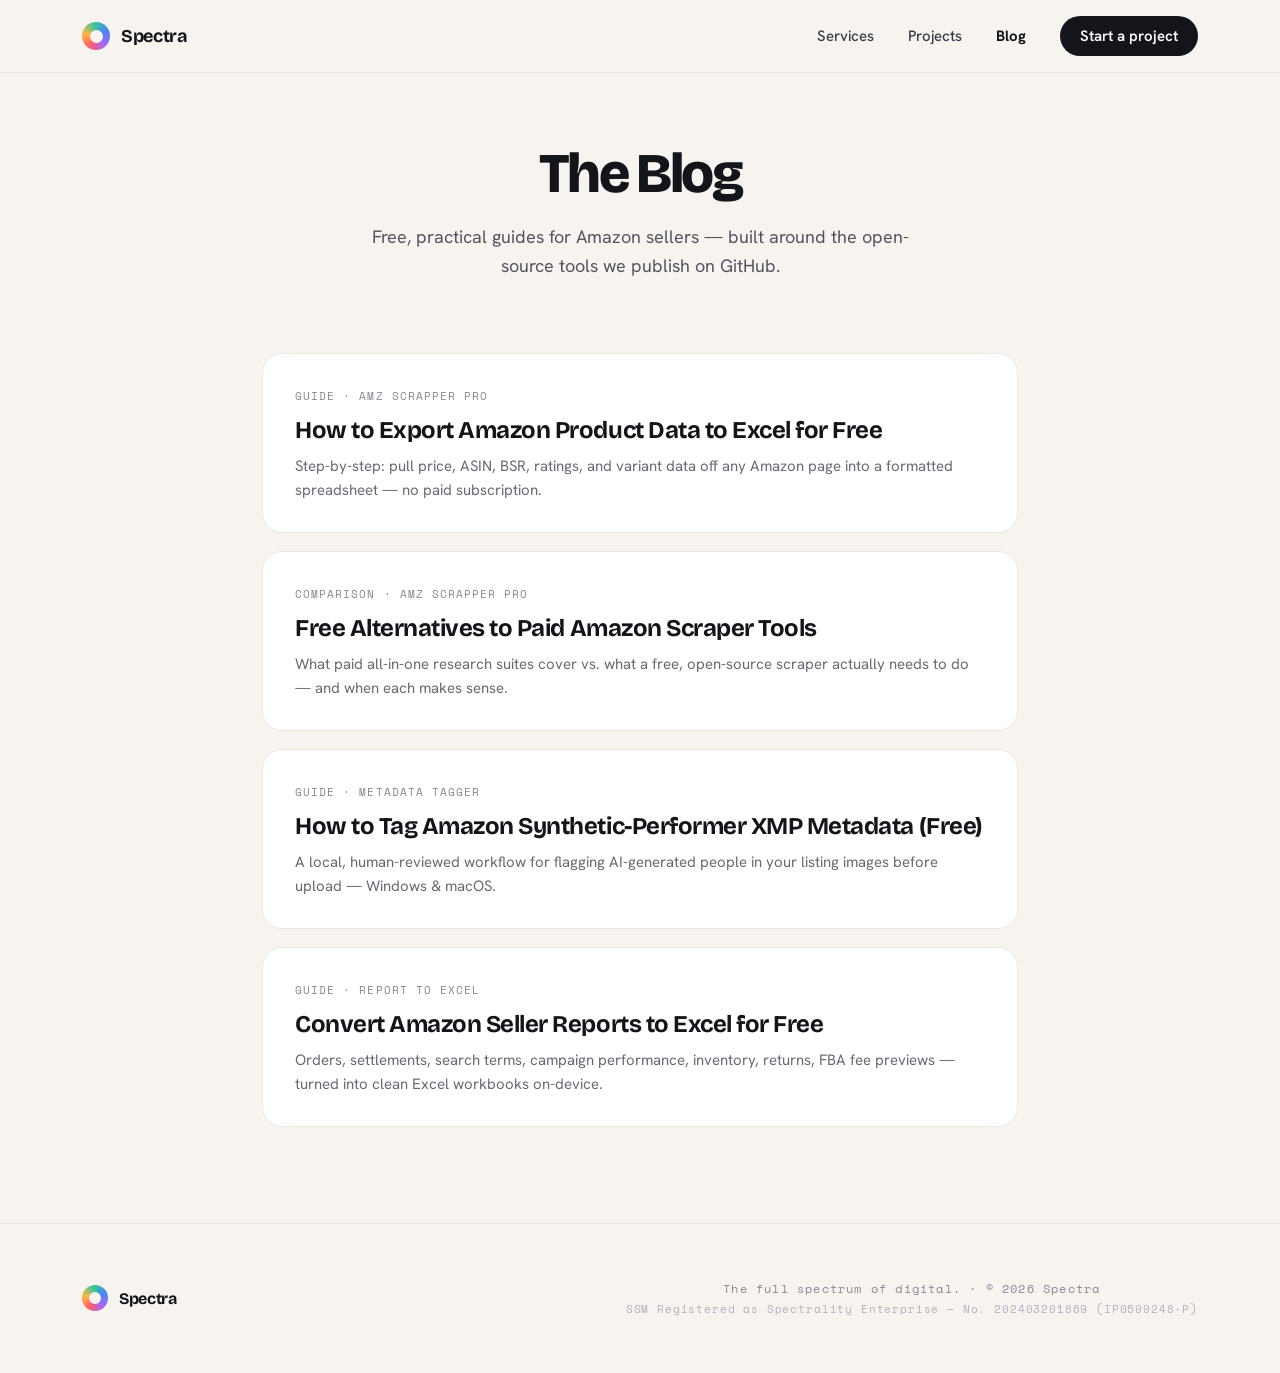
==== blog/index.html @ a60af273 "Add blog, GEO/SEO foundation, and nav links Four SEO/GEO-optimized guides for the open-source Amazon" ====
<!DOCTYPE html>
<html lang="en">
<head>
<meta charset="UTF-8">
<meta name="viewport" content="width=device-width, initial-scale=1.0">
<title>Blog | Spectra</title>
<meta name="description" content="Free how-to guides for Amazon sellers: exporting product data to Excel, tagging AI-generated listing images, and converting seller reports — using Spectra's open-source tools.">
<meta name="robots" content="index, follow">
<link rel="canonical" href="https://www.spectramsia.com/blog/">
<meta name="theme-color" content="#15141A">

<meta property="og:type" content="website">
<meta property="og:site_name" content="Spectra">
<meta property="og:title" content="Blog | Spectra">
<meta property="og:description" content="Free how-to guides for Amazon sellers, built around Spectra's open-source tools.">
<meta property="og:url" content="https://www.spectramsia.com/blog/">
<meta property="og:locale" content="en_US">

<link rel="preconnect" href="https://fonts.googleapis.com">
<link rel="preconnect" href="https://fonts.gstatic.com" crossorigin>
<link href="https://fonts.googleapis.com/css2?family=Bricolage+Grotesque:wght@400;500;700;800&family=Hanken+Grotesk:wght@500;600;700&family=Space+Mono:wght@400;700&display=swap" rel="stylesheet">

<link rel="icon" href="/favicon.ico" sizes="32x32">
<link rel="icon" type="image/png" sizes="16x16" href="/favicon-16x16.png">
<link rel="icon" type="image/png" sizes="32x32" href="/favicon-32x32.png">
<link rel="icon" type="image/png" sizes="48x48" href="/favicon-48x48.png">
<link rel="apple-touch-icon" sizes="180x180" href="/apple-touch-icon.png">

<script type="application/ld+json">
{
  "@context": "https://schema.org",
  "@type": "Blog",
  "name": "Spectra Blog",
  "url": "https://www.spectramsia.com/blog/",
  "publisher": { "@type": "Organization", "name": "Spectra", "url": "https://www.spectramsia.com/" }
}
</script>

<style>
  * { margin:0; padding:0; box-sizing:border-box; }
  html { scroll-behavior:smooth; }
  html, body { overflow-x:hidden; max-width:100%; }
  body { background:#F7F4EF; font-family:'Hanken Grotesk',sans-serif; color:#15141A; -webkit-font-smoothing:antialiased; -webkit-text-size-adjust:100%; }
  ::selection { background:#A667F5; color:#fff; }
  a { text-decoration:none; color:inherit; }

  .btn-dark:hover { background:#2B2933; }
  .post-card:hover { border-color:#15141A; }

  .nav-toggle-input{ display:none; }
  .nav-toggle-label{ display:none; width:36px; height:36px; align-items:center; justify-content:center; cursor:pointer; border-radius:8px; flex-shrink:0; }
  .nav-toggle-label span, .nav-toggle-label span::before, .nav-toggle-label span::after{
    content:""; display:block; width:20px; height:2px; background:#15141A; border-radius:2px;
    position:relative; transition:transform 0.2s ease, opacity 0.2s ease;
  }
  .nav-toggle-label span::before{ position:absolute; top:-6px; }
  .nav-toggle-label span::after{ position:absolute; top:6px; }
  .mobile-menu{ display:none; }
  @media (max-width:860px){
    .nav-links{ display:none !important; }
    .nav-toggle-label{ display:flex !important; }
    .mobile-menu{ display:block; max-height:0; overflow:hidden; list-style:none; background:#fff; border-top:1px solid #E7E1D8; transition:max-height 0.25s ease; }
    .mobile-menu li{ border-bottom:1px solid #EDE7DE; }
    .mobile-menu a{ display:block; padding:14px 32px; font-size:15px; font-weight:500; }
    .mobile-menu .mm-cta{ font-weight:600; color:#A667F5; }
    .nav-toggle-input:checked ~ .mobile-menu{ max-height:320px; }
    .nav-toggle-input:checked ~ .nav-bar .nav-toggle-label span{ background:transparent; }
    .nav-toggle-input:checked ~ .nav-bar .nav-toggle-label span::before{ transform:translateY(6px) rotate(45deg); }
    .nav-toggle-input:checked ~ .nav-bar .nav-toggle-label span::after{ transform:translateY(-6px) rotate(-45deg); }
  }

  .hero-wrap{ max-width:900px; margin:0 auto; padding:72px 32px 48px; text-align:center; }
  .hero-title{ font-family:'Bricolage Grotesque',sans-serif; font-weight:800; font-size:56px; line-height:1.04; letter-spacing:-0.045em; }
  .hero-lead{ font-size:18px; line-height:1.6; color:#55525E; max-width:560px; margin:20px auto 0; }
  @media (max-width:760px){
    .hero-wrap{ padding:48px 24px 32px; }
    .hero-title{ font-size:34px !important; }
    .hero-lead{ font-size:16px !important; }
  }

  .post-list{ max-width:820px; margin:0 auto; padding:24px 32px 96px; display:flex; flex-direction:column; gap:18px; }
  .post-card{ background:#fff; border:1px solid #EDE7DE; border-radius:20px; padding:30px 32px; display:block; }
  .post-tag{ display:inline-block; font-family:'Space Mono',monospace; font-size:10.5px; letter-spacing:0.1em; text-transform:uppercase; color:#8A8692; margin-bottom:12px; }
  .post-card h2{ font-family:'Bricolage Grotesque',sans-serif; font-weight:700; font-size:24px; letter-spacing:-0.02em; margin-bottom:10px; }
  .post-card p{ font-size:15px; line-height:1.6; color:#6B6874; }
  @media (max-width:600px){ .post-card{ padding:24px; } }

  .footer-inner{ max-width:1180px; margin:0 auto; padding:56px 32px; display:flex; align-items:center; justify-content:space-between; flex-wrap:wrap; gap:12px; }
  @media (max-width:560px){ .footer-inner{ flex-direction:column; text-align:center; padding:40px 24px; } }
</style>
</head>
<body>

<div style="overflow-x:hidden;">

  <input type="checkbox" id="nav-toggle" class="nav-toggle-input">
  <nav class="nav-bar" style="position:sticky;top:0;z-index:50;backdrop-filter:blur(14px);background:rgba(247,244,239,0.9);border-bottom:1px solid #E7E1D8;">
    <div style="max-width:1180px;margin:0 auto;padding:16px 32px;display:flex;align-items:center;justify-content:space-between;">
      <a href="/" style="display:flex;align-items:center;gap:11px;">
        <div style="width:28px;height:28px;border-radius:50%;background:conic-gradient(from 210deg,#FF5D6C,#FFB443,#35C79A,#4C82F7,#A667F5,#FF5D6C);display:flex;align-items:center;justify-content:center;" aria-hidden="true">
          <div style="width:13px;height:13px;border-radius:50%;background:#F7F4EF;"></div>
        </div>
        <span style="font-family:'Bricolage Grotesque',sans-serif;font-weight:700;font-size:18px;letter-spacing:-0.02em;">Spectra</span>
      </a>
      <div class="nav-links" style="display:flex;align-items:center;gap:34px;">
        <a href="/#services" style="font-size:15px;font-weight:500;color:#3A3843;">Services</a>
        <a href="/projects/" style="font-size:15px;font-weight:500;color:#3A3843;">Projects</a>
        <a href="/blog/" style="font-size:15px;font-weight:700;color:#15141A;">Blog</a>
        <a href="/#contact" class="btn-dark" style="font-family:'Hanken Grotesk',sans-serif;font-weight:600;font-size:15px;color:#fff;background:#15141A;padding:10px 20px;border-radius:999px;">Start a project</a>
      </div>
      <label for="nav-toggle" class="nav-toggle-label" aria-label="Toggle menu"><span></span></label>
    </div>
  </nav>
  <ul class="mobile-menu">
    <li><a href="/#services">Services</a></li>
    <li><a href="/projects/">Projects</a></li>
    <li><a href="/blog/">Blog</a></li>
    <li><a href="/#contact" class="mm-cta">Start a project →</a></li>
  </ul>

  <header class="hero-wrap">
    <h1 class="hero-title">The Blog</h1>
    <p class="hero-lead">Free, practical guides for Amazon sellers — built around the open-source tools we publish on GitHub.</p>
  </header>

  <main class="post-list">
    <a href="/blog/free-amazon-product-data-export-excel/" class="post-card">
      <span class="post-tag">Guide · AMZ Scrapper Pro</span>
      <h2>How to Export Amazon Product Data to Excel for Free</h2>
      <p>Step-by-step: pull price, ASIN, BSR, ratings, and variant data off any Amazon page into a formatted spreadsheet — no paid subscription.</p>
    </a>
    <a href="/blog/free-alternative-amazon-scraper-tools/" class="post-card">
      <span class="post-tag">Comparison · AMZ Scrapper Pro</span>
      <h2>Free Alternatives to Paid Amazon Scraper Tools</h2>
      <p>What paid all-in-one research suites cover vs. what a free, open-source scraper actually needs to do — and when each makes sense.</p>
    </a>
    <a href="/blog/tag-amazon-synthetic-performer-metadata/" class="post-card">
      <span class="post-tag">Guide · Metadata Tagger</span>
      <h2>How to Tag Amazon Synthetic-Performer XMP Metadata (Free)</h2>
      <p>A local, human-reviewed workflow for flagging AI-generated people in your listing images before upload — Windows &amp; macOS.</p>
    </a>
    <a href="/blog/amazon-report-to-excel-converter/" class="post-card">
      <span class="post-tag">Guide · Report to Excel</span>
      <h2>Convert Amazon Seller Reports to Excel for Free</h2>
      <p>Orders, settlements, search terms, campaign performance, inventory, returns, FBA fee previews — turned into clean Excel workbooks on-device.</p>
    </a>
  </main>

  <footer style="border-top:1px solid #E7E1D8;">
    <div class="footer-inner">
      <a href="/" style="display:flex;align-items:center;gap:11px;">
        <div style="width:26px;height:26px;border-radius:50%;background:conic-gradient(from 210deg,#FF5D6C,#FFB443,#35C79A,#4C82F7,#A667F5,#FF5D6C);display:flex;align-items:center;justify-content:center;" aria-hidden="true"><div style="width:12px;height:12px;border-radius:50%;background:#F7F4EF;"></div></div>
        <span style="font-family:'Bricolage Grotesque',sans-serif;font-weight:700;font-size:16px;letter-spacing:-0.02em;">Spectra</span>
      </a>
      <div style="text-align:center;">
        <div style="font-family:'Space Mono',monospace;font-size:12px;letter-spacing:0.1em;color:#8A8692;">The full spectrum of digital. · © 2026 Spectra</div>
        <div style="font-family:'Space Mono',monospace;font-size:10.5px;letter-spacing:0.08em;color:#B4AFBC;margin-top:4px;">SSM Registered as Spectrality Enterprise — No. 202403201869 (IP0599248-P)</div>
      </div>
    </div>
  </footer>

</div>
</body>
</html>
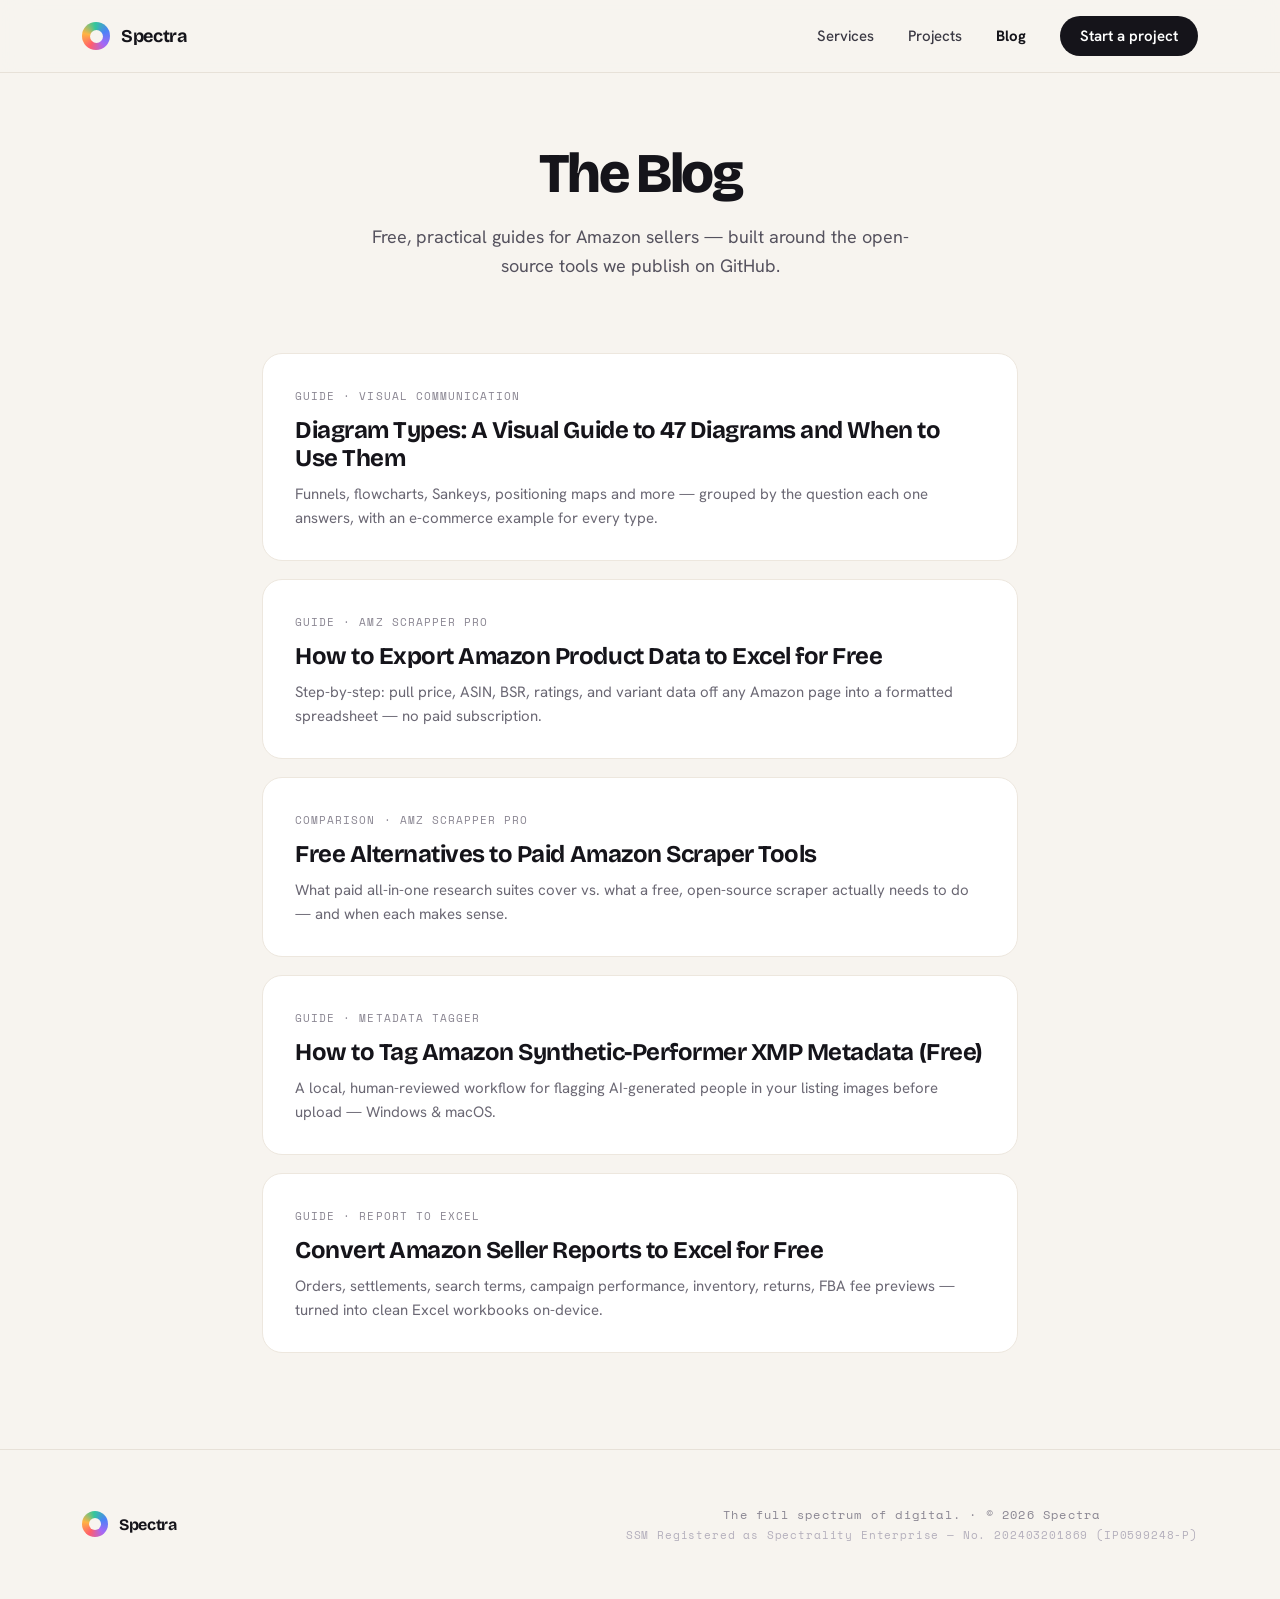
==== commit 5e4093bb: "Add diagram types visual guide" ====
--- a/blog/index.html
+++ b/blog/index.html
@@ -124,6 +124,11 @@
   </header>
 
   <main class="post-list">
+    <a href="/blog/diagram-types-visual-guide/" class="post-card">
+      <span class="post-tag">Guide · Visual communication</span>
+      <h2>Diagram Types: A Visual Guide to 47 Diagrams and When to Use Them</h2>
+      <p>Funnels, flowcharts, Sankeys, positioning maps and more — grouped by the question each one answers, with an e-commerce example for every type.</p>
+    </a>
     <a href="/blog/free-amazon-product-data-export-excel/" class="post-card">
       <span class="post-tag">Guide · AMZ Scrapper Pro</span>
       <h2>How to Export Amazon Product Data to Excel for Free</h2>
